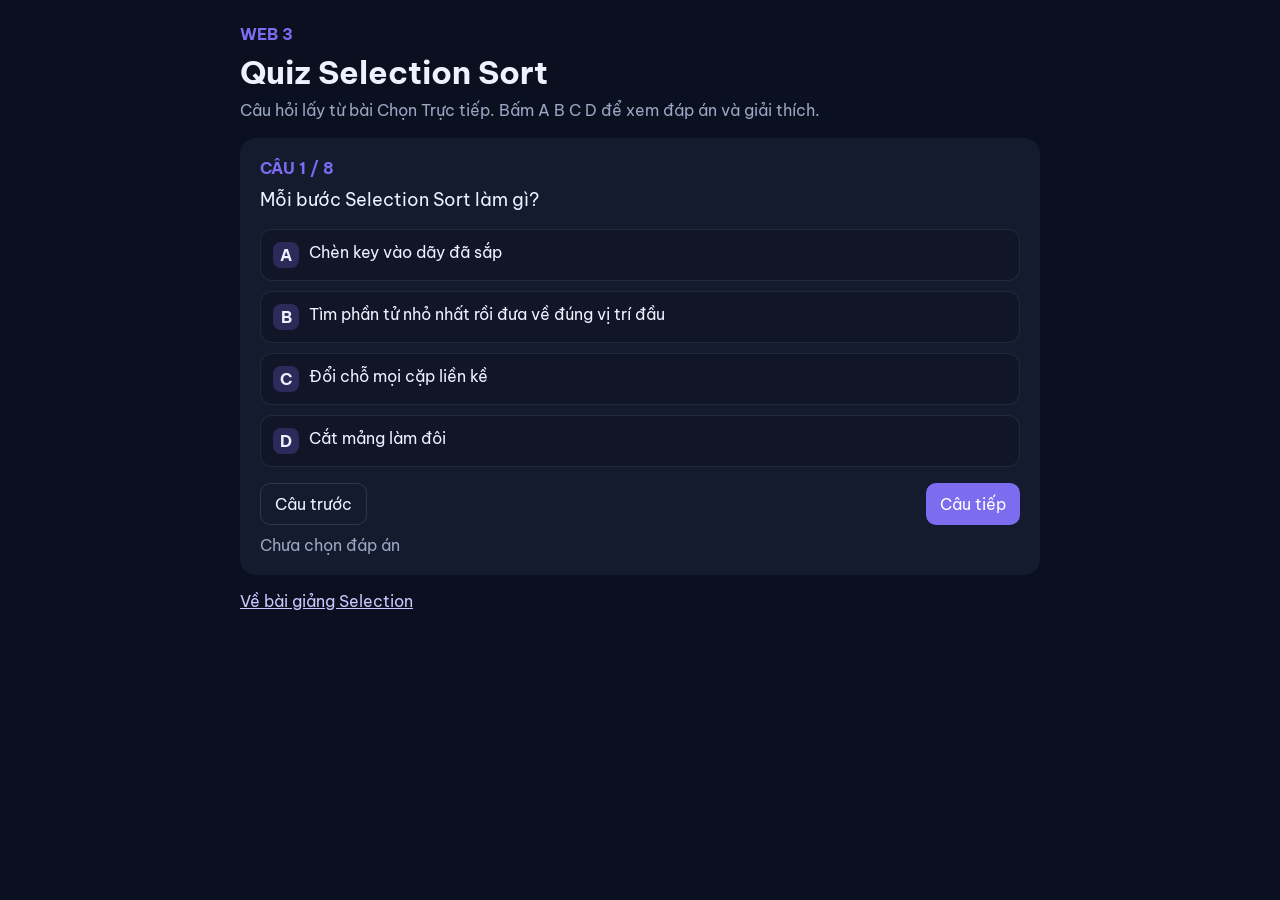
==== quiz.html @ 0469ea2b "Quiz Selection Sort theo noi dung web 3" ====
<!DOCTYPE html>
<html lang="vi"><head><meta charset="UTF-8"/><meta name="viewport" content="width=device-width, initial-scale=1.0"/>
<title>Quiz Selection Sort</title>
<link href="https://fonts.googleapis.com/css2?family=Be+Vietnam+Pro:wght@400;600;700&display=swap" rel="stylesheet">
<style>
:root{--bg:#0b1020;--card:#151b2e;--text:#eef2ff;--muted:#9aa6c2;--accent:#7c6cf0;--green:#2dd4a8;--red:#f07178}
*{box-sizing:border-box;margin:0;padding:0}body{font-family:'Be Vietnam Pro',sans-serif;background:var(--bg);color:var(--text);padding:24px}
.wrap{max-width:800px;margin:0 auto}h1{margin:6px 0 8px}.sub{color:var(--muted);margin-bottom:18px}
.card{background:var(--card);border-radius:16px;padding:20px}.qnum{color:var(--accent);font-weight:700;margin-bottom:8px}
.qtext{font-size:1.12rem;line-height:1.6;margin-bottom:14px}.opts{display:grid;gap:10px}
.opt{display:flex;gap:10px;text-align:left;background:#101628;border:1px solid rgba(255,255,255,.08);color:var(--text);border-radius:12px;padding:12px;cursor:pointer;font:inherit}
.opt .k{min-width:26px;height:26px;border-radius:8px;background:rgba(124,108,240,.25);display:flex;align-items:center;justify-content:center;font-weight:700}
.opt.ok{border-color:var(--green);background:rgba(45,212,168,.12)}.opt.bad{border-color:var(--red);background:rgba(240,113,120,.12)}
.explain{margin-top:14px;padding:12px;border-left:4px solid var(--accent);background:#101628;border-radius:10px;color:var(--muted);display:none;line-height:1.7}
.explain.show{display:block}.explain b{color:var(--text)}
.bar{display:flex;justify-content:space-between;margin-top:16px;gap:8px}
button.nav{background:var(--accent);border:0;color:#fff;border-radius:10px;padding:10px 14px;font:inherit;cursor:pointer}
button.ghost{background:transparent;border:1px solid rgba(255,255,255,.12);color:var(--text)}.score{margin-top:10px;color:var(--muted)}
a{color:#cfc6ff}
</style></head><body>
<div class="wrap">
<p class="qnum">WEB 3</p><h1>Quiz Selection Sort</h1>
<p class="sub">Câu hỏi lấy từ bài Chọn Trực tiếp. Bấm A B C D để xem đáp án và giải thích.</p>
<div class="card"><div class="qnum" id="num"></div><div class="qtext" id="q"></div><div class="opts" id="opts"></div><div class="explain" id="ex"></div>
<div class="bar"><button class="nav ghost" id="prev">Câu trước</button><button class="nav" id="next">Câu tiếp</button></div>
<div class="score" id="score"></div></div>
<p class="sub" style="margin-top:16px"><a href="./index.html">Về bài giảng Selection</a></p>
</div>
<script>
const Q=[
{q:"Mỗi bước Selection Sort làm gì?",a:["Chèn key vào dãy đã sắp","Tìm phần tử nhỏ nhất rồi đưa về đúng vị trí đầu","Đổi chỗ mọi cặp liền kề","Cắt mảng làm đôi"],c:1,e:"Bài giảng: tìm min trong đoạn chưa sắp, rồi đưa về đầu đoạn đó."},
{q:"min ← i lúc đầu nghĩa là gì?",a:["Xóa a[i]","Tạm coi a[i] là nhỏ nhất","i là số lớn nhất","Dừng thuật toán"],c:1,e:"Bước 2: giả sử phần tử tại i đang là min, rồi vòng trong tìm min thật."},
{q:"Vòng trong j dùng để làm gì?",a:["Đổi chỗ ngay","Duyệt phần còn lại để tìm min thật","Chèn key","Tăng n"],c:1,e:"j chạy từ i+1 đến n-1. Gặp nhỏ hơn thì cập nhật min = j."},
{q:"Mỗi vòng ngoài đổi chỗ mấy lần?",a:["Nhiều lần","Một lần, sau khi đã tìm xong min","Không đổi bao giờ","n lần"],c:1,e:"Khác Interchange: Selection chỉ swap 1 lần/vòng, sau khi tìm được min."},
{q:"Số lần đổi chỗ tối đa?",a:["n × n","n − 1","1","n / 2"],c:1,e:"Có n-1 vòng ngoài, mỗi vòng đổi tối đa 1 lần → tối đa n-1 lần."},
{q:"Độ phức tạp Selection Sort?",a:["O(n) khi gần sắp","Luôn O(n²)","O(n log n)","O(1)"],c:1,e:"Luôn O(n²), kể cả khi dữ liệu gần sắp. Không dừng sớm."},
{q:"Selection Sort có ổn định không?",a:["Có","Không ổn định","Chỉ khi dùng temp","Chỉ khi n < 50"],c:1,e:"Bài giảng: không ổn định. Không phù hợp nếu cần giữ thứ tự bằng nhau."},
{q:"Nên dùng khi nào?",a:["Dữ liệu lớn trên 10.000 phần tử","Mảng nhỏ, chi phí swap cao, giảng dạy cơ bản","Cần dừng sớm","Cần ổn định"],c:1,e:"Phù hợp n < 50 hoặc khi đổi chỗ rất tốn. Không dùng dữ liệu lớn."}
];
let i=0,picked=Array(Q.length).fill(null),score=0;
const num=document.getElementById('num'),q=document.getElementById('q'),opts=document.getElementById('opts'),ex=document.getElementById('ex'),prev=document.getElementById('prev'),next=document.getElementById('next'),sc=document.getElementById('score');
function render(){const t=Q[i];num.textContent='CÂU '+(i+1)+' / '+Q.length;q.textContent=t.q;opts.innerHTML='';t.a.forEach(function(txt,k){const b=document.createElement('button');b.className='opt';b.type='button';b.innerHTML='<span class="k">'+'ABCD'[k]+'</span><span>'+txt+'</span>';if(picked[i]!==null){b.disabled=true;if(k===t.c)b.classList.add('ok');if(k===picked[i]&&k!==t.c)b.classList.add('bad');}else b.onclick=function(){choose(k);};opts.appendChild(b);});if(picked[i]!==null){ex.className='explain show';ex.innerHTML='<b>'+(picked[i]===t.c?'Đúng.':'Sai.')+' Đáp án: '+'ABCD'[t.c]+'</b><br>'+t.e;}else{ex.className='explain';ex.textContent='';}prev.disabled=i===0;next.textContent=i===Q.length-1?'Xem điểm':'Câu tiếp';const done=picked.filter(function(x){return x!==null;}).length;sc.textContent=done?('Đã trả lời '+done+'/'+Q.length+' · Đúng '+score+' câu'):'Chưa chọn đáp án';}
function choose(k){if(picked[i]!==null)return;picked[i]=k;if(k===Q[i].c)score++;render();}
prev.onclick=function(){if(i>0){i--;render();}};
next.onclick=function(){if(i<Q.length-1){i++;render();}else{q.textContent='Bạn đúng '+score+' / '+Q.length+' câu.';opts.innerHTML='';ex.className='explain show';ex.innerHTML='<b>Hết bài Selection Sort.</b>';next.disabled=true;sc.textContent='Điểm: '+score+' / '+Q.length;}};
render();
</script></body></html>
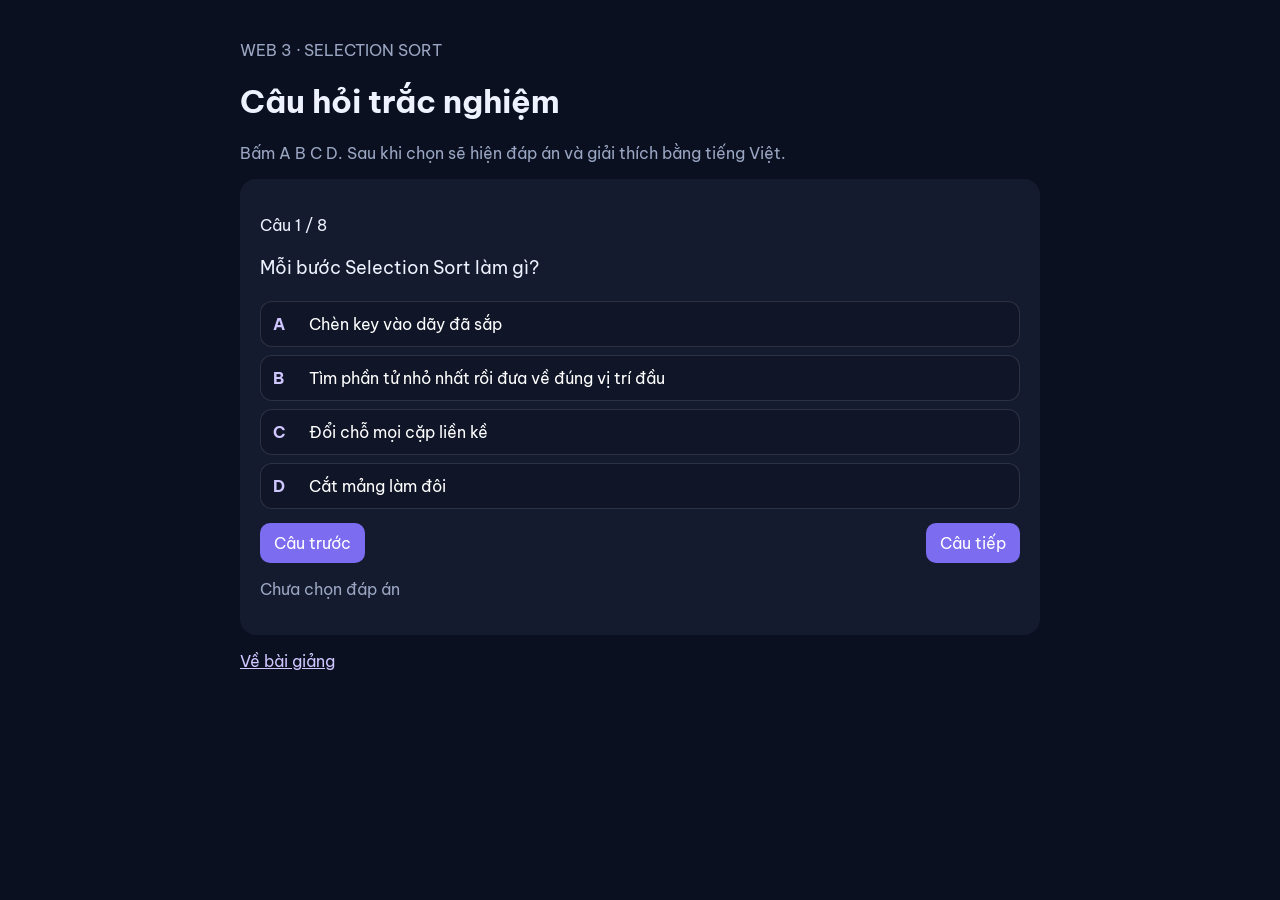
==== commit 4c07da33: "Quiz Selection tieng Viet day du" ====
--- a/quiz.html
+++ b/quiz.html
@@ -1,47 +1,27 @@
 <!DOCTYPE html>
 <html lang="vi"><head><meta charset="UTF-8"/><meta name="viewport" content="width=device-width, initial-scale=1.0"/>
-<title>Quiz Selection Sort</title>
+<title>Câu hỏi Selection Sort</title>
 <link href="https://fonts.googleapis.com/css2?family=Be+Vietnam+Pro:wght@400;600;700&display=swap" rel="stylesheet">
-<style>
-:root{--bg:#0b1020;--card:#151b2e;--text:#eef2ff;--muted:#9aa6c2;--accent:#7c6cf0;--green:#2dd4a8;--red:#f07178}
-*{box-sizing:border-box;margin:0;padding:0}body{font-family:'Be Vietnam Pro',sans-serif;background:var(--bg);color:var(--text);padding:24px}
-.wrap{max-width:800px;margin:0 auto}h1{margin:6px 0 8px}.sub{color:var(--muted);margin-bottom:18px}
-.card{background:var(--card);border-radius:16px;padding:20px}.qnum{color:var(--accent);font-weight:700;margin-bottom:8px}
-.qtext{font-size:1.12rem;line-height:1.6;margin-bottom:14px}.opts{display:grid;gap:10px}
-.opt{display:flex;gap:10px;text-align:left;background:#101628;border:1px solid rgba(255,255,255,.08);color:var(--text);border-radius:12px;padding:12px;cursor:pointer;font:inherit}
-.opt .k{min-width:26px;height:26px;border-radius:8px;background:rgba(124,108,240,.25);display:flex;align-items:center;justify-content:center;font-weight:700}
-.opt.ok{border-color:var(--green);background:rgba(45,212,168,.12)}.opt.bad{border-color:var(--red);background:rgba(240,113,120,.12)}
-.explain{margin-top:14px;padding:12px;border-left:4px solid var(--accent);background:#101628;border-radius:10px;color:var(--muted);display:none;line-height:1.7}
-.explain.show{display:block}.explain b{color:var(--text)}
-.bar{display:flex;justify-content:space-between;margin-top:16px;gap:8px}
-button.nav{background:var(--accent);border:0;color:#fff;border-radius:10px;padding:10px 14px;font:inherit;cursor:pointer}
-button.ghost{background:transparent;border:1px solid rgba(255,255,255,.12);color:var(--text)}.score{margin-top:10px;color:var(--muted)}
-a{color:#cfc6ff}
-</style></head><body>
-<div class="wrap">
-<p class="qnum">WEB 3</p><h1>Quiz Selection Sort</h1>
-<p class="sub">Câu hỏi lấy từ bài Chọn Trực tiếp. Bấm A B C D để xem đáp án và giải thích.</p>
-<div class="card"><div class="qnum" id="num"></div><div class="qtext" id="q"></div><div class="opts" id="opts"></div><div class="explain" id="ex"></div>
-<div class="bar"><button class="nav ghost" id="prev">Câu trước</button><button class="nav" id="next">Câu tiếp</button></div>
-<div class="score" id="score"></div></div>
-<p class="sub" style="margin-top:16px"><a href="./index.html">Về bài giảng Selection</a></p>
-</div>
+<style>body{font-family:'Be Vietnam Pro',sans-serif;background:#0b1020;color:#eef2ff;padding:24px;max-width:800px;margin:0 auto}.sub{color:#9aa6c2;margin-bottom:16px}.card{background:#151b2e;border-radius:16px;padding:20px}button.opt{display:flex;gap:10px;width:100%;text-align:left;margin:8px 0;padding:12px;border-radius:12px;border:1px solid rgba(255,255,255,.12);background:#101628;color:#fff;font:inherit;cursor:pointer}.k{min-width:26px;font-weight:700;color:#cfc6ff}.ok{border-color:#2dd4a8;background:rgba(45,212,168,.12)}.bad{border-color:#f07178;background:rgba(240,113,120,.12)}.ex{margin-top:12px;padding:12px;border-left:4px solid #7c6cf0;background:#101628;border-radius:10px;color:#9aa6c2;display:none;line-height:1.7}.nav{margin-top:14px;display:flex;justify-content:space-between}.nav button{background:#7c6cf0;border:0;color:#fff;border-radius:10px;padding:10px 14px;font:inherit;cursor:pointer}a{color:#cfc6ff}</style></head><body>
+<p class="sub">WEB 3 · SELECTION SORT</p><h1>Câu hỏi trắc nghiệm</h1>
+<p class="sub">Bấm A B C D. Sau khi chọn sẽ hiện đáp án và giải thích bằng tiếng Việt.</p>
+<div class="card"><p id="num"></p><p id="q" style="font-size:1.15rem;line-height:1.6"></p><div id="opts"></div><div class="ex" id="ex"></div>
+<div class="nav"><button type="button" id="prev">Câu trước</button><button type="button" id="next">Câu tiếp</button></div><p class="sub" id="score"></p></div>
+<p class="sub"><a href="./index.html">Về bài giảng</a></p>
 <script>
 const Q=[
-{q:"Mỗi bước Selection Sort làm gì?",a:["Chèn key vào dãy đã sắp","Tìm phần tử nhỏ nhất rồi đưa về đúng vị trí đầu","Đổi chỗ mọi cặp liền kề","Cắt mảng làm đôi"],c:1,e:"Bài giảng: tìm min trong đoạn chưa sắp, rồi đưa về đầu đoạn đó."},
-{q:"min ← i lúc đầu nghĩa là gì?",a:["Xóa a[i]","Tạm coi a[i] là nhỏ nhất","i là số lớn nhất","Dừng thuật toán"],c:1,e:"Bước 2: giả sử phần tử tại i đang là min, rồi vòng trong tìm min thật."},
-{q:"Vòng trong j dùng để làm gì?",a:["Đổi chỗ ngay","Duyệt phần còn lại để tìm min thật","Chèn key","Tăng n"],c:1,e:"j chạy từ i+1 đến n-1. Gặp nhỏ hơn thì cập nhật min = j."},
-{q:"Mỗi vòng ngoài đổi chỗ mấy lần?",a:["Nhiều lần","Một lần, sau khi đã tìm xong min","Không đổi bao giờ","n lần"],c:1,e:"Khác Interchange: Selection chỉ swap 1 lần/vòng, sau khi tìm được min."},
-{q:"Số lần đổi chỗ tối đa?",a:["n × n","n − 1","1","n / 2"],c:1,e:"Có n-1 vòng ngoài, mỗi vòng đổi tối đa 1 lần → tối đa n-1 lần."},
-{q:"Độ phức tạp Selection Sort?",a:["O(n) khi gần sắp","Luôn O(n²)","O(n log n)","O(1)"],c:1,e:"Luôn O(n²), kể cả khi dữ liệu gần sắp. Không dừng sớm."},
-{q:"Selection Sort có ổn định không?",a:["Có","Không ổn định","Chỉ khi dùng temp","Chỉ khi n < 50"],c:1,e:"Bài giảng: không ổn định. Không phù hợp nếu cần giữ thứ tự bằng nhau."},
-{q:"Nên dùng khi nào?",a:["Dữ liệu lớn trên 10.000 phần tử","Mảng nhỏ, chi phí swap cao, giảng dạy cơ bản","Cần dừng sớm","Cần ổn định"],c:1,e:"Phù hợp n < 50 hoặc khi đổi chỗ rất tốn. Không dùng dữ liệu lớn."}
+{q:"Mỗi bước Selection Sort làm gì?",a:["Chèn key vào dãy đã sắp","Tìm phần tử nhỏ nhất rồi đưa về đúng vị trí đầu","Đổi chỗ mọi cặp liền kề","Cắt mảng làm đôi"],c:1,e:"Tìm min trong đoạn chưa sắp, rồi đưa về đầu đoạn đó."},
+{q:"min bằng i lúc đầu nghĩa là gì?",a:["Xóa a[i]","Tạm coi a[i] là nhỏ nhất","i là số lớn nhất","Dừng thuật toán"],c:1,e:"Bước 2: giả sử phần tử tại i đang là min, rồi vòng trong tìm min thật."},
+{q:"Vòng trong j dùng để làm gì?",a:["Đổi chỗ ngay","Duyệt phần còn lại để tìm min thật","Chèn key","Tăng n"],c:1,e:"j chạy từ i+1 đến n-1. Gặp nhỏ hơn thì cập nhật min bằng j."},
+{q:"Mỗi vòng ngoài đổi chỗ mấy lần?",a:["Nhiều lần","Một lần, sau khi đã tìm xong min","Không đổi bao giờ","n lần"],c:1,e:"Khác Interchange: Selection chỉ đổi chỗ một lần mỗi vòng."},
+{q:"Số lần đổi chỗ tối đa?",a:["n nhân n","n trừ 1","1","n chia 2"],c:1,e:"Có n-1 vòng ngoài, mỗi vòng đổi tối đa một lần."},
+{q:"Độ phức tạp Selection Sort?",a:["O(n) khi gần sắp","Luôn O(n bình phương)","O(n log n)","O(1)"],c:1,e:"Luôn O(n bình phương), kể cả khi dữ liệu gần sắp. Không dừng sớm."},
+{q:"Selection Sort có ổn định không?",a:["Có","Không ổn định","Chỉ khi dùng temp","Chỉ khi n nhỏ hơn 50"],c:1,e:"Không ổn định. Không phù hợp nếu cần giữ thứ tự bằng nhau."},
+{q:"Nên dùng khi nào?",a:["Dữ liệu lớn trên mười nghìn phần tử","Mảng nhỏ, chi phí đổi chỗ cao, giảng dạy cơ bản","Cần dừng sớm","Cần ổn định"],c:1,e:"Phù hợp n nhỏ hơn 50 hoặc khi đổi chỗ rất tốn."}
 ];
 let i=0,picked=Array(Q.length).fill(null),score=0;
-const num=document.getElementById('num'),q=document.getElementById('q'),opts=document.getElementById('opts'),ex=document.getElementById('ex'),prev=document.getElementById('prev'),next=document.getElementById('next'),sc=document.getElementById('score');
-function render(){const t=Q[i];num.textContent='CÂU '+(i+1)+' / '+Q.length;q.textContent=t.q;opts.innerHTML='';t.a.forEach(function(txt,k){const b=document.createElement('button');b.className='opt';b.type='button';b.innerHTML='<span class="k">'+'ABCD'[k]+'</span><span>'+txt+'</span>';if(picked[i]!==null){b.disabled=true;if(k===t.c)b.classList.add('ok');if(k===picked[i]&&k!==t.c)b.classList.add('bad');}else b.onclick=function(){choose(k);};opts.appendChild(b);});if(picked[i]!==null){ex.className='explain show';ex.innerHTML='<b>'+(picked[i]===t.c?'Đúng.':'Sai.')+' Đáp án: '+'ABCD'[t.c]+'</b><br>'+t.e;}else{ex.className='explain';ex.textContent='';}prev.disabled=i===0;next.textContent=i===Q.length-1?'Xem điểm':'Câu tiếp';const done=picked.filter(function(x){return x!==null;}).length;sc.textContent=done?('Đã trả lời '+done+'/'+Q.length+' · Đúng '+score+' câu'):'Chưa chọn đáp án';}
-function choose(k){if(picked[i]!==null)return;picked[i]=k;if(k===Q[i].c)score++;render();}
-prev.onclick=function(){if(i>0){i--;render();}};
-next.onclick=function(){if(i<Q.length-1){i++;render();}else{q.textContent='Bạn đúng '+score+' / '+Q.length+' câu.';opts.innerHTML='';ex.className='explain show';ex.innerHTML='<b>Hết bài Selection Sort.</b>';next.disabled=true;sc.textContent='Điểm: '+score+' / '+Q.length;}};
+function render(){const t=Q[i]; document.getElementById('num').textContent='Câu '+(i+1)+' / '+Q.length; document.getElementById('q').textContent=t.q; const box=document.getElementById('opts'); box.innerHTML=''; const L=['A','B','C','D']; t.a.forEach(function(txt,k){const b=document.createElement('button'); b.className='opt'; b.type='button'; b.innerHTML='<span class="k">'+L[k]+'</span><span>'+txt+'</span>'; if(picked[i]!==null){b.disabled=true; if(k===t.c)b.classList.add('ok'); if(k===picked[i]&&k!==t.c)b.classList.add('bad');} else b.onclick=function(){if(picked[i]!==null)return; picked[i]=k; if(k===t.c)score++; render();}; box.appendChild(b);}); const ex=document.getElementById('ex'); if(picked[i]!==null){ex.style.display='block'; ex.innerHTML='<b style="color:#fff">'+(picked[i]===t.c?'Đúng. ':'Sai. ')+'Đáp án: '+L[t.c]+'</b><br>'+t.e;} else {ex.style.display='none';} document.getElementById('prev').disabled=i===0; document.getElementById('next').textContent=i===Q.length-1?'Xem điểm':'Câu tiếp'; const done=picked.filter(function(x){return x!==null;}).length; document.getElementById('score').textContent=done?('Đã trả lời '+done+'/'+Q.length+' · Đúng '+score+' câu'):'Chưa chọn đáp án';}
+document.getElementById('prev').onclick=function(){if(i>0){i--;render();}};
+document.getElementById('next').onclick=function(){if(i<Q.length-1){i++;render();}else{document.getElementById('q').textContent='Bạn đúng '+score+' / '+Q.length+' câu.'; document.getElementById('opts').innerHTML=''; document.getElementById('ex').style.display='block'; document.getElementById('ex').textContent='Hết bài Selection Sort.';}};
 render();
 </script></body></html>
